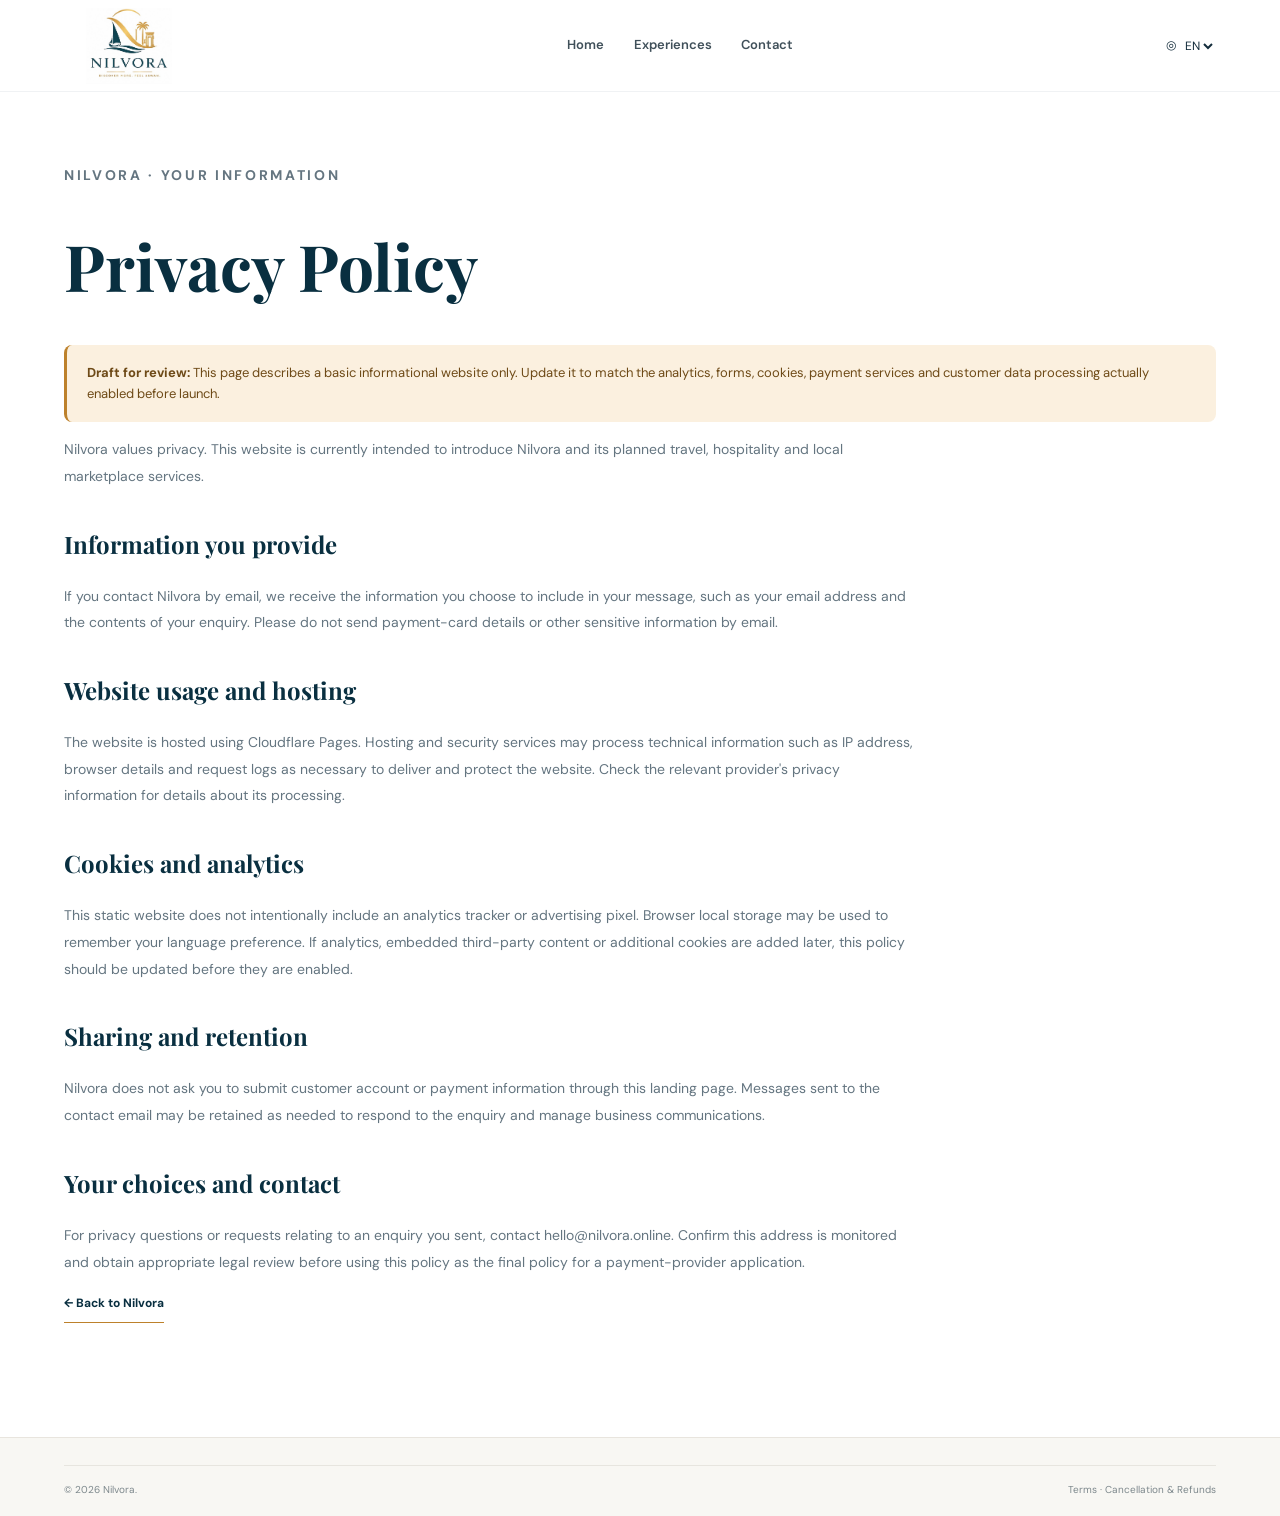
==== policies/privacy.html @ 197238bb "nilvora landingpage" ====
<!doctype html>
<html lang="en"><head><meta charset="utf-8"><meta name="viewport" content="width=device-width,initial-scale=1"><meta name="description" content="Nilvora privacy information."><title>Privacy Policy | Nilvora</title><link rel="icon" href="../assets/nilvora-logo.jpeg"><link rel="stylesheet" href="../css/styles.css"><script defer src="../js/main.js"></script></head>
<body><header class="site-header"><a class="brand" href="../index.html"><img src="../assets/nilvora-logo.jpeg" alt="Nilvora logo"></a><button class="menu-toggle" aria-expanded="false" aria-controls="primary-nav" aria-label="Open navigation"><span></span><span></span><span></span></button><nav id="primary-nav" class="primary-nav"><a href="../index.html#home">Home</a><a href="../index.html#experiences">Experiences</a><a href="../index.html#contact">Contact</a></nav><div class="header-actions"><label class="language-picker">◎ <select id="language-select" aria-label="Choose language"><option value="en">EN</option><option value="ar">AR</option></select></label></div></header>
<main class="policy-page section-wrap"><p class="eyebrow">NILVORA · YOUR INFORMATION</p><h1>Privacy Policy</h1><div class="policy-alert"><strong>Draft for review:</strong> This page describes a basic informational website only. Update it to match the analytics, forms, cookies, payment services and customer data processing actually enabled before launch.</div><p>Nilvora values privacy. This website is currently intended to introduce Nilvora and its planned travel, hospitality and local marketplace services.</p><h2>Information you provide</h2><p>If you contact Nilvora by email, we receive the information you choose to include in your message, such as your email address and the contents of your enquiry. Please do not send payment-card details or other sensitive information by email.</p><h2>Website usage and hosting</h2><p>The website is hosted using Cloudflare Pages. Hosting and security services may process technical information such as IP address, browser details and request logs as necessary to deliver and protect the website. Check the relevant provider's privacy information for details about its processing.</p><h2>Cookies and analytics</h2><p>This static website does not intentionally include an analytics tracker or advertising pixel. Browser local storage may be used to remember your language preference. If analytics, embedded third-party content or additional cookies are added later, this policy should be updated before they are enabled.</p><h2>Sharing and retention</h2><p>Nilvora does not ask you to submit customer account or payment information through this landing page. Messages sent to the contact email may be retained as needed to respond to the enquiry and manage business communications.</p><h2>Your choices and contact</h2><p>For privacy questions or requests relating to an enquiry you sent, contact <a href="mailto:hello@nilvora.online">hello@nilvora.online</a>. Confirm this address is monitored and obtain appropriate legal review before using this policy as the final policy for a payment-provider application.</p><p><a class="text-link" href="../index.html">← Back to Nilvora</a></p></main>
<footer class="site-footer"><div class="footer-bottom"><span>© <span id="year">2026</span> Nilvora.</span><span><a href="terms.html">Terms</a> · <a href="refunds.html">Cancellation & Refunds</a></span></div></footer><div class="toast" id="coming-toast" role="status" aria-live="polite"><span class="toast-mark">✦</span><div><strong>Coming soon</strong><p>The Nilvora app is being prepared. Please check back soon.</p></div><button class="toast-close" aria-label="Close message">×</button></div></body></html>
---- css/styles.css ----
@import url('https://fonts.googleapis.com/css2?family=DM+Sans:wght@400;500;600;700&family=Playfair+Display:wght@500;600;700&display=swap');
:root{--navy:#092f40;--navy2:#123e4b;--gold:#bd812b;--gold2:#d9a54e;--ink:#142d3c;--muted:#647580;--cream:#fbf8f2;--line:#e8e5de;--mint:#dfece5;--shadow:0 18px 50px rgba(11,45,57,.10);--serif:'Playfair Display',Georgia,serif;--sans:'DM Sans',Arial,sans-serif}
*{box-sizing:border-box}html{scroll-behavior:smooth;scroll-padding-top:92px}body{margin:0;color:var(--ink);background:#fff;font-family:var(--sans);line-height:1.6}body[dir=rtl]{font-family:Arial,Tahoma,sans-serif}a{color:inherit;text-decoration:none}button,input,select{font:inherit}button,a,select{ -webkit-tap-highlight-color:transparent}button{cursor:pointer}.skip-link{position:absolute;left:-999px;top:0;background:white;padding:10px;z-index:100}.skip-link:focus{left:10px}.site-header{height:92px;padding:0 clamp(22px,5vw,82px);display:flex;align-items:center;gap:32px;position:relative;z-index:20;background:rgba(255,255,255,.94);border-bottom:1px solid rgba(9,47,64,.06)}.brand{display:flex;align-items:center;width:130px;flex-shrink:0}.brand img{width:100%;height:76px;object-fit:contain;mix-blend-mode:multiply}.primary-nav{display:flex;align-items:center;justify-content:center;gap:clamp(14px,2.3vw,36px);flex:1}.primary-nav a{font-size:13px;font-weight:600;color:#40505a;position:relative;padding:10px 0;white-space:nowrap}.primary-nav a:hover,.primary-nav a.active{color:var(--gold)}.primary-nav a.active:after{content:"";height:2px;background:var(--gold);position:absolute;bottom:2px;left:0;right:0}.header-actions{display:flex;align-items:center;gap:14px}.icon-button{border:1px solid var(--line);background:#fff;width:42px;height:42px;border-radius:50%;display:grid;place-items:center}.icon-button svg{width:19px;fill:none;stroke:currentColor;stroke-width:1.7}.language-picker{display:flex;align-items:center;gap:5px;font-size:12px}.language-picker select{border:0;background:transparent;color:var(--ink);padding:8px 0;outline-offset:3px}.button{display:inline-flex;align-items:center;justify-content:center;gap:18px;border:0;border-radius:999px;padding:12px 22px;font-size:13px;font-weight:700;transition:transform .2s,background .2s;cursor:pointer}.button:hover{transform:translateY(-2px)}.button-dark{background:var(--navy);color:white}.button-dark:hover{background:#164e60}.button-large{padding:16px 25px;min-width:196px}.button-glass{background:rgba(255,255,255,.7);border:1px solid rgba(255,255,255,.9);color:var(--navy);backdrop-filter:blur(10px)}.menu-toggle{display:none}
.hero{position:relative;min-height:610px;display:flex;align-items:center;overflow:hidden;background:#d8e5e6}.hero-photo{position:absolute;inset:0;background-image:url('../assets/aswan-hero.png');background-size:cover;background-position:center 55%;transform:scale(1.01)}.hero-wash{position:absolute;inset:0;background:linear-gradient(90deg,rgba(255,252,245,.97) 0%,rgba(255,250,240,.90) 27%,rgba(255,250,240,.48) 47%,rgba(255,250,240,.02) 75%),linear-gradient(0deg,rgba(5,37,47,.13),transparent 30%)}.hero-content{position:relative;z-index:2;padding:68px clamp(24px,5.4vw,90px) 76px;max-width:700px}.eyebrow{font-size:10px;letter-spacing:.19em;font-weight:700;color:var(--gold);margin:0 0 17px}.hero h1,.section-heading h2,.story-copy h2,.download-text h2,.contact-section h2{font-family:var(--serif);font-weight:600;letter-spacing:-.045em;line-height:1.03;margin:0;color:var(--navy)}.hero h1{font-size:clamp(54px,6vw,88px);max-width:620px}.hero h1 em,.section-heading h2 em,.story-copy h2 em,.download-text h2 em,.contact-section h2 em{color:var(--gold);font-style:normal}.hero-copy{font-size:16px;line-height:1.8;max-width:430px;color:#334b56;margin:24px 0 28px}.hero-buttons{display:flex;gap:12px;flex-wrap:wrap}.hero-note{display:flex;align-items:center;gap:9px;margin-top:29px;font-size:11px;color:#53666b}.note-dot{height:7px;width:7px;background:#b88737;border-radius:50%;box-shadow:0 0 0 5px rgba(184,135,55,.12)}.hero-floating-card{position:absolute;right:clamp(28px,6vw,100px);bottom:48px;z-index:2;background:rgba(255,255,255,.90);backdrop-filter:blur(14px);border:1px solid rgba(255,255,255,.85);border-radius:16px;padding:18px 22px;min-width:235px;box-shadow:var(--shadow)}.floating-card-top{display:flex;align-items:center;gap:9px;font-size:10px;color:#52636b}.mini-sun{font-size:20px;color:var(--gold)}.hero-floating-card strong{display:block;font-family:var(--serif);font-size:22px;margin:5px 0;color:var(--navy)}.floating-card-bottom{font-size:10px;color:var(--muted)}.scroll-cue{position:absolute;bottom:0;left:50%;height:40px;width:26px;border:1px solid rgba(255,255,255,.8);border-bottom:0;border-radius:14px 14px 0 0;display:flex;justify-content:center;padding-top:8px}.scroll-cue span{width:3px;height:9px;background:white;border-radius:5px}
.section-wrap{width:min(1360px,90%);margin-inline:auto}.intro-strip{display:grid;grid-template-columns:repeat(3,1fr);padding:30px 0;border-bottom:1px solid var(--line)}.intro-strip>div{display:flex;align-items:center;justify-content:center;gap:14px;border-right:1px solid var(--line)}.intro-strip>div:last-child{border:0}.strip-number{color:var(--gold);font-size:10px;letter-spacing:.15em}.intro-strip p{font-family:var(--serif);font-size:18px;margin:0;color:var(--navy)}
.experiences-section{padding-top:92px;padding-bottom:92px}.section-heading{display:flex;align-items:flex-end;justify-content:space-between;gap:45px;margin-bottom:34px}.section-heading h2,.story-copy h2,.contact-section h2{font-size:clamp(36px,4.2vw,58px)}.section-description{max-width:390px;color:var(--muted);font-size:13px;line-height:1.9;margin:0 0 3px}.experience-grid{display:grid;grid-template-columns:repeat(5,minmax(0,1fr));gap:16px}.experience-card{border:1px solid #ecebe6;border-radius:13px;overflow:hidden;background:white;transition:transform .25s,box-shadow .25s}.experience-card:hover{transform:translateY(-5px);box-shadow:var(--shadow)}.card-image{height:170px;position:relative;overflow:hidden;background:#e5e5df}.card-image img{width:100%;height:100%;object-fit:cover;transition:transform .45s}.experience-card:hover .card-image img{transform:scale(1.05)}.card-index{position:absolute;bottom:10px;left:12px;background:rgba(8,39,52,.75);color:white;border-radius:30px;padding:5px 9px;font-size:9px;letter-spacing:.06em}.card-copy{display:flex;align-items:center;justify-content:space-between;gap:8px;padding:16px 14px 18px}.card-copy h3{font-family:var(--serif);font-size:17px;line-height:1.2;margin:0 0 7px;color:var(--navy)}.card-copy p{font-size:10px;color:var(--muted);line-height:1.6;margin:0}.card-arrow{flex-shrink:0;width:32px;height:32px;border-radius:50%;display:grid;place-items:center;color:var(--gold);border:1px solid #eee2d1}.availability-note{font-size:11px;color:#8b9497;text-align:center;margin:24px 0 0}
.story-section{display:grid;grid-template-columns:1fr 1fr;min-height:440px;background:var(--cream)}.story-image{min-height:420px;overflow:hidden}.story-image img{width:100%;height:100%;min-height:420px;object-fit:cover}.story-copy{padding:clamp(38px,6vw,85px);align-self:center;max-width:680px}.story-copy>p:not(.eyebrow){font-size:14px;line-height:1.9;color:var(--muted);margin:24px 0}.text-link{display:inline-flex;align-items:center;gap:18px;font-size:12px;font-weight:700;color:var(--navy);padding-bottom:7px;border-bottom:1px solid var(--gold)}
.why-section{padding-top:95px;padding-bottom:92px}.centered{display:block;text-align:center;margin-bottom:45px}.centered .eyebrow{margin-bottom:13px}.centered h2{font-size:clamp(38px,4vw,55px)}.centered .section-description{margin:18px auto 0;max-width:500px}.benefit-grid{display:grid;grid-template-columns:repeat(4,1fr);gap:0}.benefit{text-align:center;padding:10px 28px 15px;border-right:1px solid var(--line)}.benefit:last-child{border:0}.benefit-icon{width:62px;height:62px;margin:0 auto 18px;border-radius:50%;display:grid;place-items:center;font-size:30px;color:var(--navy)}.mint{background:#e1ede6}.sand{background:#f9eddc;color:#a96c16}.blue{background:#e2edf1}.benefit h3{font-size:13px;margin:0 0 9px;color:var(--navy)}.benefit p{font-size:11px;color:var(--muted);line-height:1.8;margin:0 auto;max-width:210px}
.download-section{width:min(1360px,90%);margin:0 auto 95px;display:grid;grid-template-columns:1fr 1fr;min-height:360px;border-radius:24px;overflow:hidden;background:linear-gradient(125deg,#f8f0e4,#e5f0f2);position:relative}.download-text{padding:clamp(32px,5vw,68px);position:relative;z-index:2}.download-text h2{font-size:clamp(36px,4vw,54px)}.download-text>p:not(.eyebrow){max-width:400px;font-size:13px;color:var(--muted);line-height:1.8;margin:19px 0 23px}.store-buttons{display:flex;gap:10px;flex-wrap:wrap}.store-badge{display:flex;align-items:center;gap:9px;background:#081016;color:white;border:0;border-radius:9px;padding:9px 13px;min-width:145px;text-align:left}.store-symbol{font-size:24px}.play-symbol{font-size:24px;color:#75d0a0}.store-badge small{display:block;font-size:8px;line-height:1.2}.store-badge strong{display:block;font-size:14px;line-height:1.25}.coming-note{display:flex;align-items:center;gap:12px;padding:12px 14px;margin-top:18px;max-width:365px;background:rgba(255,255,255,.8);border:1px solid rgba(255,255,255,.9);border-radius:12px}.clock-icon{font-size:25px;color:var(--gold)}.coming-note strong{font-size:11px}.coming-note p{font-size:10px;color:var(--muted);margin:2px 0 0}.download-art{position:relative;overflow:hidden;min-height:360px;background:linear-gradient(180deg,rgba(232,242,242,.15),rgba(12,63,79,.1))}.download-logo{position:absolute;z-index:2;width:86px;height:86px;object-fit:contain;right:12%;top:14%;border-radius:50%;mix-blend-mode:multiply}.art-sun{position:absolute;width:78px;height:78px;border-radius:50%;background:#e6b252;right:27%;top:22%}.art-horizon{position:absolute;left:-10%;right:-10%;bottom:0;height:55%;background:linear-gradient(160deg,#d8c09a,#7c9b9c 50%,#1d6270);clip-path:polygon(0 32%,15% 10%,28% 40%,40% 20%,56% 44%,69% 18%,83% 32%,100% 7%,100% 100%,0 100%)}.art-wave{position:absolute;left:-5%;right:-5%;bottom:-12%;height:36%;background:#3c8c9b;border-radius:50% 50% 0 0;transform:rotate(-3deg)}.art-palm{position:absolute;right:8%;bottom:35%;font-size:90px;color:#315d4e;transform:rotate(-22deg);opacity:.75}.art-phone{position:absolute;z-index:3;right:18%;bottom:-45px;width:180px;height:300px;border:7px solid #172b32;border-radius:30px;background:#fff;box-shadow:0 20px 35px #173d4733;display:flex;align-items:center;flex-direction:column;padding:45px 13px 20px;transform:rotate(8deg);color:var(--navy)}.art-phone:before{content:"";position:absolute;top:9px;width:55px;height:13px;border-radius:10px;background:#13232b}.art-phone img{width:90px;height:90px;object-fit:contain}.art-phone span{font-size:10px;font-weight:700;letter-spacing:.15em}.art-phone small{margin-top:25px;font-size:10px}.art-phone b{font-family:var(--serif);font-size:19px;color:var(--gold)}
.contact-section{padding:0 0 90px;display:grid;grid-template-columns:1fr 1fr;gap:45px;align-items:center}.contact-section h2{font-size:clamp(34px,3.8vw,48px)}.contact-card{padding:27px 30px;border:1px solid var(--line);border-radius:18px;background:#fff}.contact-card p{font-size:13px;color:var(--muted);line-height:1.8;margin:0 0 18px}.contact-card small{display:block;margin-top:12px;color:#8a9396;font-size:10px}.site-footer{background:#f8f7f3;padding:27px clamp(22px,5vw,80px) 18px;border-top:1px solid var(--line)}.footer-top{display:flex;align-items:center;gap:25px;flex-wrap:wrap;padding-bottom:23px}.footer-brand{display:flex;align-items:center;gap:8px}.footer-brand img{width:44px;height:44px;object-fit:contain;mix-blend-mode:multiply}.footer-brand span{font-family:var(--serif);font-size:16px;letter-spacing:.12em;color:var(--navy)}.footer-top>p{font-size:11px;color:var(--muted);margin:0 auto 0 0}.footer-top nav{display:flex;gap:20px;flex-wrap:wrap}.footer-top nav a{font-size:10px;color:#596a71}.footer-top nav a:hover{color:var(--gold)}.footer-bottom{border-top:1px solid #e7e5df;padding-top:16px;display:flex;justify-content:space-between;font-size:10px;color:#7d888c}.footer-location{letter-spacing:.15em}
.toast{position:fixed;z-index:100;right:24px;bottom:24px;display:flex;align-items:flex-start;gap:12px;width:min(360px,calc(100vw - 32px));padding:17px 18px;background:#fff;border:1px solid #e6e3dc;border-radius:16px;box-shadow:0 15px 60px #0c29372b;opacity:0;transform:translateY(18px);pointer-events:none;transition:opacity .25s,transform .25s}.toast.show{opacity:1;transform:translateY(0);pointer-events:auto}.toast-mark{color:var(--gold);font-size:24px}.toast strong{font-size:13px;color:var(--navy)}.toast p{font-size:11px;line-height:1.6;color:var(--muted);margin:4px 0 0}.toast-close,.search-close{margin-left:auto;border:0;background:transparent;font-size:23px;color:#738087;line-height:1}.search-panel{position:fixed;z-index:80;top:105px;right:5%;width:min(430px,90vw);padding:25px;background:white;border:1px solid var(--line);border-radius:17px;box-shadow:var(--shadow)}.search-panel label{display:block;font-size:13px;font-weight:700;margin-bottom:12px}.search-panel input{width:100%;padding:12px;border:1px solid var(--line);border-radius:9px;margin-bottom:12px;outline-color:var(--gold)}.search-panel .search-close{position:absolute;right:15px;top:15px}.search-feedback{font-size:11px;color:var(--muted);margin-bottom:0}
.policy-page{min-height:65vh;padding:70px 0 100px}.policy-page h1{font-family:var(--serif);font-size:clamp(40px,5vw,64px);color:var(--navy);line-height:1.1}.policy-page h2{font-family:var(--serif);margin-top:35px;color:var(--navy)}.policy-page p,.policy-page li{color:var(--muted);font-size:14px;line-height:1.9;max-width:850px}.policy-alert{padding:18px 20px;background:#fbf0df;border-left:3px solid var(--gold);border-radius:8px;color:#6e4a17;font-size:13px}
[dir=rtl] .site-header{direction:rtl}[dir=rtl] .hero-wash{background:linear-gradient(270deg,rgba(255,252,245,.97) 0%,rgba(255,250,240,.90) 27%,rgba(255,250,240,.48) 47%,rgba(255,250,240,.02) 75%),linear-gradient(0deg,rgba(5,37,47,.13),transparent 30%)}[dir=rtl] .hero-content,[dir=rtl] .section-heading,[dir=rtl] .story-copy,[dir=rtl] .download-text,[dir=rtl] .contact-section{text-align:right}[dir=rtl] .hero-note{flex-direction:row-reverse}[dir=rtl] .card-index{left:auto;right:12px}[dir=rtl] .footer-top>p{margin:0 0 0 auto}[dir=rtl] .toast{right:auto;left:24px}[dir=rtl] .policy-alert{border-left:0;border-right:3px solid var(--gold)}
@media(max-width:1100px){.site-header{gap:18px}.brand{width:100px}.primary-nav{gap:14px}.primary-nav a{font-size:11px}.header-actions{gap:8px}.header-contact{padding:10px 14px}.hero{min-height:570px}.hero-floating-card{right:4%;bottom:25px}.experience-grid{grid-template-columns:repeat(3,1fr)}.card-image{height:190px}.download-section{grid-template-columns:1.1fr .9fr}.art-phone{right:13%}}
@media(max-width:760px){html{scroll-padding-top:70px}.site-header{height:72px;padding:0 18px;gap:12px}.brand{width:83px}.brand img{height:60px}.menu-toggle{display:flex;margin-left:auto;flex-direction:column;justify-content:center;gap:5px;width:40px;height:40px;border:1px solid var(--line);background:#fff;border-radius:50%;padding:10px}.menu-toggle span{height:2px;width:100%;background:var(--navy);border-radius:2px}.primary-nav{display:none;position:absolute;top:71px;left:0;right:0;background:white;padding:18px 22px 23px;box-shadow:0 18px 30px #0b2d3914;align-items:stretch;flex-direction:column;gap:2px}.primary-nav.open{display:flex}.primary-nav a{font-size:13px;padding:10px 0}.primary-nav a.active:after{width:28px;right:auto}.header-actions{gap:7px}.icon-button{width:36px;height:36px}.header-contact{display:none}.language-picker{font-size:11px}.hero{min-height:690px;align-items:flex-start}.hero-photo{background-position:58% center}.hero-wash{background:linear-gradient(180deg,rgba(255,251,244,.97) 0%,rgba(255,251,244,.88) 38%,rgba(255,251,244,.25) 67%,rgba(8,40,51,.13) 100%)}.hero-content{padding:62px 23px 245px;max-width:560px}.hero h1{font-size:clamp(48px,12vw,70px)}.hero-copy{font-size:14px;max-width:360px;margin:20px 0 22px}.hero-note{font-size:10px;max-width:300px;line-height:1.6}.hero-floating-card{left:22px;right:auto;bottom:35px;min-width:220px;padding:13px 17px}.hero-floating-card strong{font-size:19px}.scroll-cue{display:none}.intro-strip{padding:20px 0}.intro-strip>div{gap:7px;flex-direction:column;text-align:center}.intro-strip p{font-size:14px}.experiences-section{padding-top:65px;padding-bottom:60px}.section-heading{display:block;margin-bottom:25px}.section-heading h2,.story-copy h2{font-size:40px}.section-description{margin-top:18px;font-size:12px}.experience-grid{grid-template-columns:repeat(2,minmax(0,1fr));gap:12px}.experience-card:last-child{grid-column:1/-1}.card-image{height:150px}.card-copy{padding:12px 10px}.card-copy h3{font-size:15px}.card-copy p{font-size:10px}.card-arrow{width:27px;height:27px}.story-section{grid-template-columns:1fr}.story-image,.story-image img{min-height:260px;height:260px}.story-copy{padding:40px 6% 48px}.story-copy>p:not(.eyebrow){font-size:13px}.why-section{padding-top:65px;padding-bottom:60px}.centered{margin-bottom:28px}.centered h2{font-size:43px}.benefit-grid{grid-template-columns:repeat(2,1fr);row-gap:25px}.benefit{padding:5px 14px 15px}.benefit:nth-child(2){border:0}.benefit h3{font-size:12px}.benefit p{font-size:10px}.benefit-icon{width:53px;height:53px;margin-bottom:12px}.download-section{width:90%;margin-bottom:65px;grid-template-columns:1fr;border-radius:18px}.download-text{padding:32px 24px 25px}.download-text h2{font-size:43px}.download-text>p:not(.eyebrow){font-size:12px}.download-art{min-height:230px}.download-logo{top:9%;right:12%;width:65px;height:65px}.art-phone{width:125px;height:220px;right:21%;bottom:-33px;border-width:5px;border-radius:22px;padding-top:31px}.art-phone:before{top:6px;width:42px;height:10px}.art-phone img{width:62px;height:62px}.art-phone span{font-size:8px}.art-phone small{margin-top:10px;font-size:8px}.art-phone b{font-size:15px}.art-palm{font-size:70px}.contact-section{padding-bottom:60px;grid-template-columns:1fr;gap:25px}.contact-section h2{font-size:39px}.contact-card{padding:23px}.footer-top{align-items:flex-start;gap:12px}.footer-top>p{width:100%;order:2}.footer-top nav{width:100%;order:3;gap:12px 18px}.footer-top nav a{font-size:10px}.footer-bottom{gap:10px;flex-wrap:wrap;font-size:9px}.toast{right:16px;bottom:16px}[dir=rtl] .toast{right:auto;left:16px}[dir=rtl] .menu-toggle{margin-left:0;margin-right:auto}[dir=rtl] .hero-wash{background:linear-gradient(180deg,rgba(255,251,244,.97) 0%,rgba(255,251,244,.88) 38%,rgba(255,251,244,.25) 67%,rgba(8,40,51,.13) 100%)}}
@media(max-width:390px){.header-actions{gap:4px}.brand{width:72px}.language-picker select{padding-right:0}.hero-buttons .button{padding:12px 16px;font-size:12px}.experience-grid{gap:8px}.card-image{height:125px}.card-copy h3{font-size:13px}.card-copy p{font-size:9px}.card-arrow{display:none}.store-badge{min-width:132px;padding:8px 10px}.store-badge strong{font-size:12px}}
@media(prefers-reduced-motion:reduce){*,*::before,*::after{scroll-behavior:auto!important;transition:none!important}}
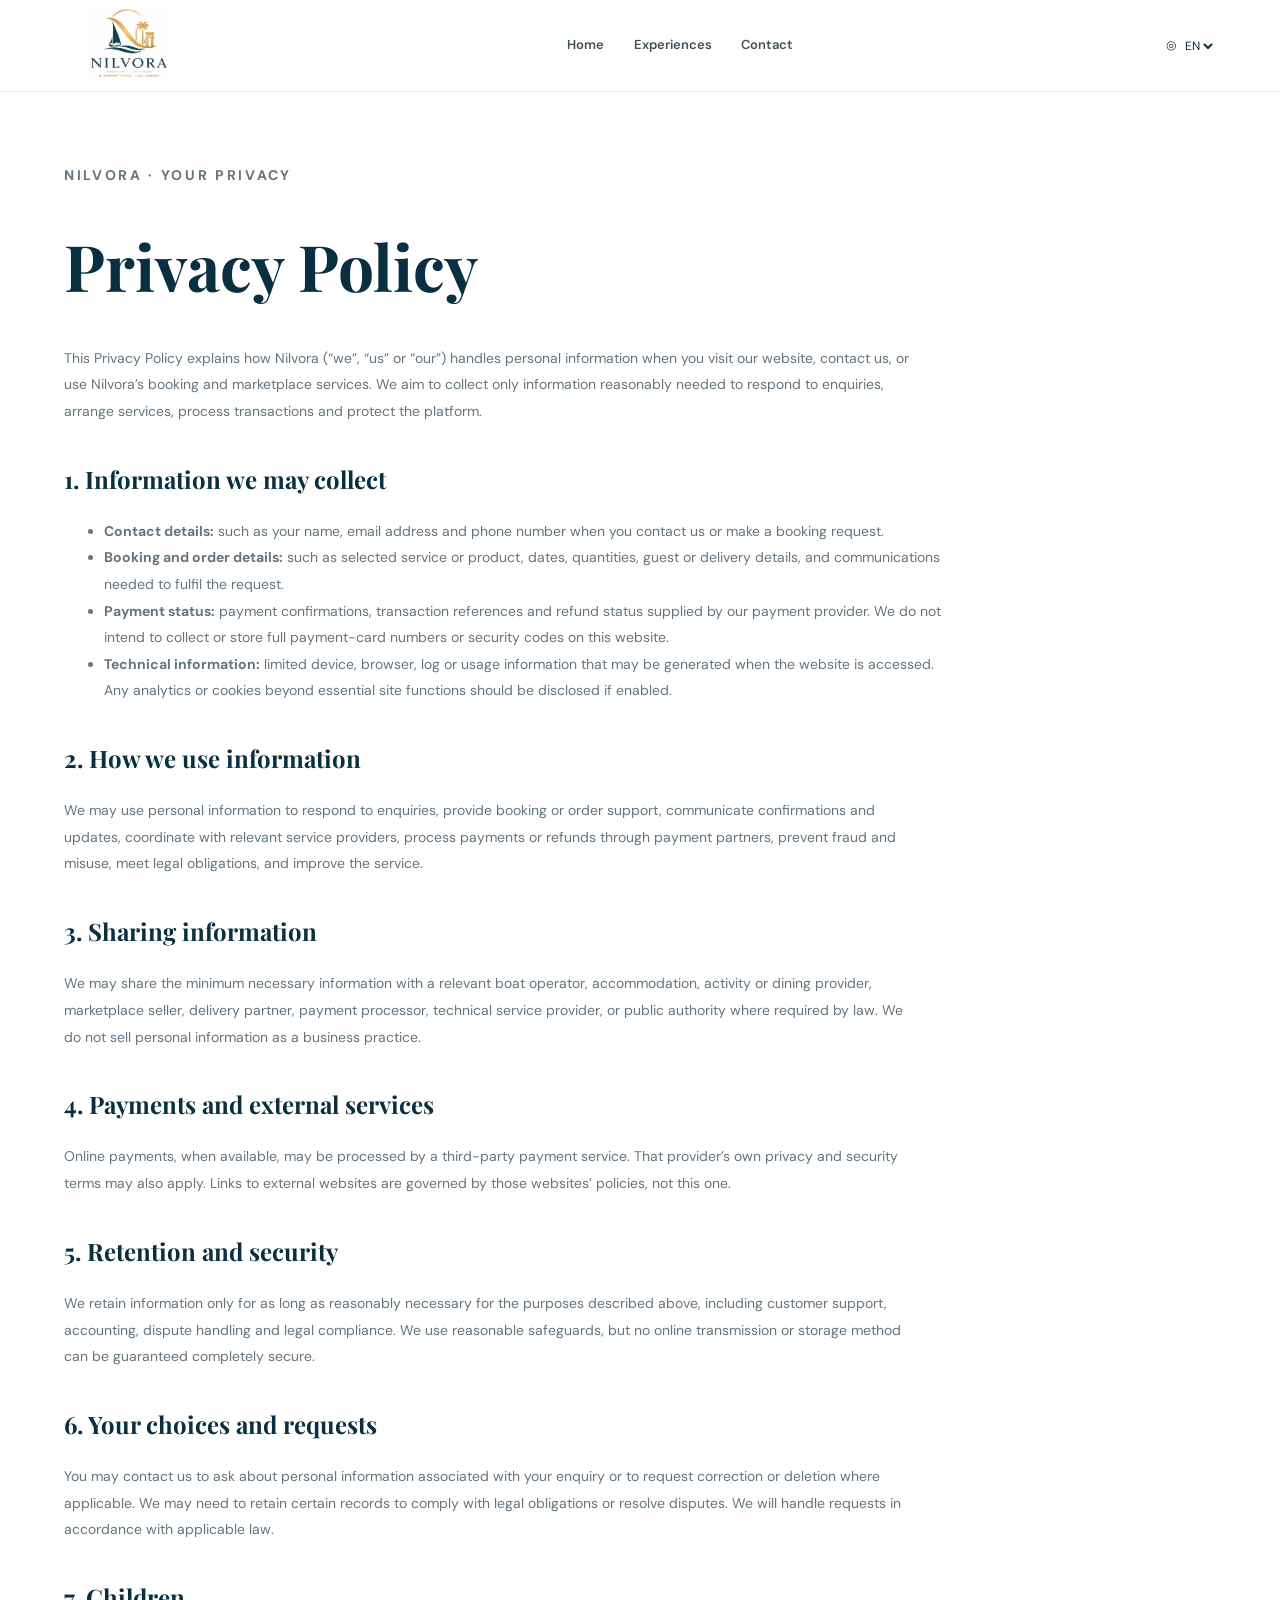
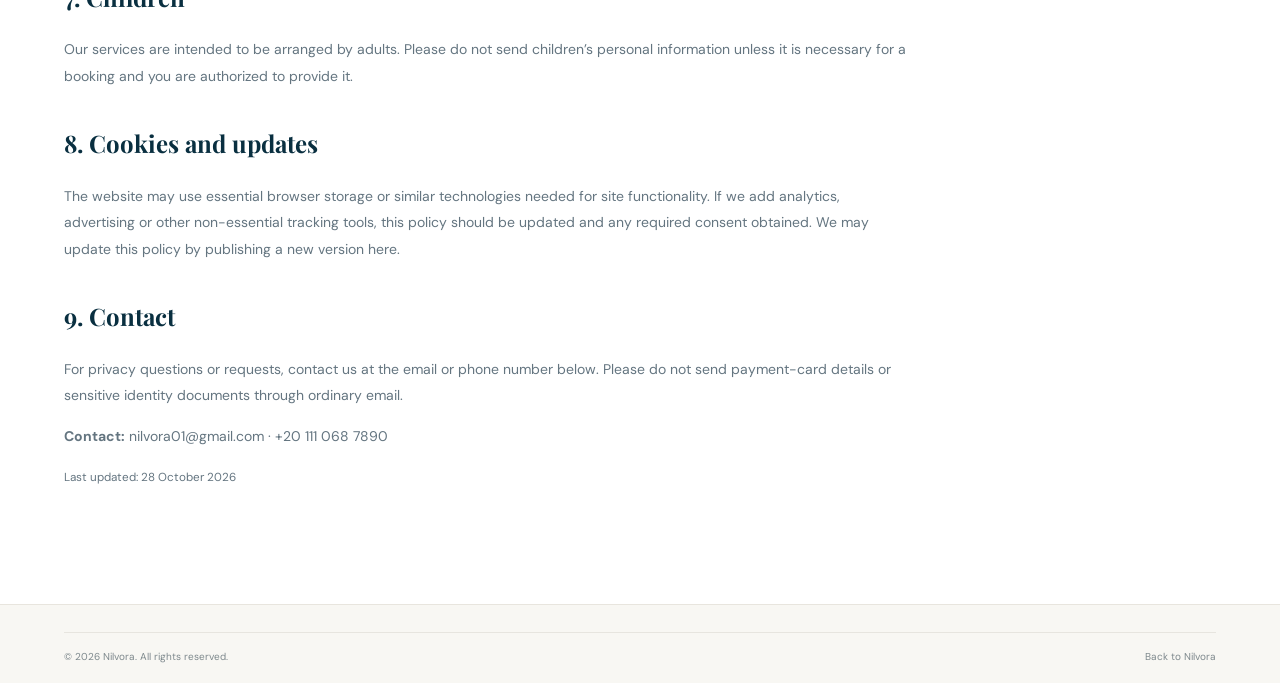
==== commit 85918f36: "website" ====
--- a/policies/privacy.html
+++ b/policies/privacy.html
@@ -1,5 +1,33 @@
 <!doctype html>
-<html lang="en"><head><meta charset="utf-8"><meta name="viewport" content="width=device-width,initial-scale=1"><meta name="description" content="Nilvora privacy information."><title>Privacy Policy | Nilvora</title><link rel="icon" href="../assets/nilvora-logo.jpeg"><link rel="stylesheet" href="../css/styles.css"><script defer src="../js/main.js"></script></head>
-<body><header class="site-header"><a class="brand" href="../index.html"><img src="../assets/nilvora-logo.jpeg" alt="Nilvora logo"></a><button class="menu-toggle" aria-expanded="false" aria-controls="primary-nav" aria-label="Open navigation"><span></span><span></span><span></span></button><nav id="primary-nav" class="primary-nav"><a href="../index.html#home">Home</a><a href="../index.html#experiences">Experiences</a><a href="../index.html#contact">Contact</a></nav><div class="header-actions"><label class="language-picker">◎ <select id="language-select" aria-label="Choose language"><option value="en">EN</option><option value="ar">AR</option></select></label></div></header>
-<main class="policy-page section-wrap"><p class="eyebrow">NILVORA · YOUR INFORMATION</p><h1>Privacy Policy</h1><div class="policy-alert"><strong>Draft for review:</strong> This page describes a basic informational website only. Update it to match the analytics, forms, cookies, payment services and customer data processing actually enabled before launch.</div><p>Nilvora values privacy. This website is currently intended to introduce Nilvora and its planned travel, hospitality and local marketplace services.</p><h2>Information you provide</h2><p>If you contact Nilvora by email, we receive the information you choose to include in your message, such as your email address and the contents of your enquiry. Please do not send payment-card details or other sensitive information by email.</p><h2>Website usage and hosting</h2><p>The website is hosted using Cloudflare Pages. Hosting and security services may process technical information such as IP address, browser details and request logs as necessary to deliver and protect the website. Check the relevant provider's privacy information for details about its processing.</p><h2>Cookies and analytics</h2><p>This static website does not intentionally include an analytics tracker or advertising pixel. Browser local storage may be used to remember your language preference. If analytics, embedded third-party content or additional cookies are added later, this policy should be updated before they are enabled.</p><h2>Sharing and retention</h2><p>Nilvora does not ask you to submit customer account or payment information through this landing page. Messages sent to the contact email may be retained as needed to respond to the enquiry and manage business communications.</p><h2>Your choices and contact</h2><p>For privacy questions or requests relating to an enquiry you sent, contact <a href="mailto:hello@nilvora.online">hello@nilvora.online</a>. Confirm this address is monitored and obtain appropriate legal review before using this policy as the final policy for a payment-provider application.</p><p><a class="text-link" href="../index.html">← Back to Nilvora</a></p></main>
-<footer class="site-footer"><div class="footer-bottom"><span>© <span id="year">2026</span> Nilvora.</span><span><a href="terms.html">Terms</a> · <a href="refunds.html">Cancellation & Refunds</a></span></div></footer><div class="toast" id="coming-toast" role="status" aria-live="polite"><span class="toast-mark">✦</span><div><strong>Coming soon</strong><p>The Nilvora app is being prepared. Please check back soon.</p></div><button class="toast-close" aria-label="Close message">×</button></div></body></html>+<html lang="en">
+<head>
+<meta charset="utf-8"><meta name="viewport" content="width=device-width,initial-scale=1">
+<meta name="description" content="How Nilvora handles personal information.">
+<title>Privacy Policy | Nilvora</title>
+<link rel="icon" href="../assets/nilvora-logo.jpeg">
+<link rel="stylesheet" href="../css/styles.css"><script defer src="../js/main.js"></script>
+</head>
+<body>
+<header class="site-header">
+<a class="brand" href="../index.html"><img src="../assets/nilvora-logo.jpeg" alt="Nilvora logo"></a>
+<button class="menu-toggle" aria-expanded="false" aria-controls="primary-nav" aria-label="Open navigation"><span></span><span></span><span></span></button>
+<nav id="primary-nav" class="primary-nav"><a href="../index.html#home">Home</a><a href="../index.html#experiences">Experiences</a><a href="../index.html#contact">Contact</a></nav>
+<div class="header-actions"><label class="language-picker">◎ <select id="language-select" aria-label="Choose language"><option value="en">EN</option><option value="ar">AR</option></select></label></div>
+</header>
+<main class="policy-page section-wrap">
+<p class="eyebrow">NILVORA · YOUR PRIVACY</p><h1>Privacy Policy</h1>
+<p>This Privacy Policy explains how Nilvora (“we”, “us” or “our”) handles personal information when you visit our website, contact us, or use Nilvora’s booking and marketplace services. We aim to collect only information reasonably needed to respond to enquiries, arrange services, process transactions and protect the platform.</p>
+<h2>1. Information we may collect</h2><ul><li><strong>Contact details:</strong> such as your name, email address and phone number when you contact us or make a booking request.</li><li><strong>Booking and order details:</strong> such as selected service or product, dates, quantities, guest or delivery details, and communications needed to fulfil the request.</li><li><strong>Payment status:</strong> payment confirmations, transaction references and refund status supplied by our payment provider. We do not intend to collect or store full payment-card numbers or security codes on this website.</li><li><strong>Technical information:</strong> limited device, browser, log or usage information that may be generated when the website is accessed. Any analytics or cookies beyond essential site functions should be disclosed if enabled.</li></ul>
+<h2>2. How we use information</h2><p>We may use personal information to respond to enquiries, provide booking or order support, communicate confirmations and updates, coordinate with relevant service providers, process payments or refunds through payment partners, prevent fraud and misuse, meet legal obligations, and improve the service.</p>
+<h2>3. Sharing information</h2><p>We may share the minimum necessary information with a relevant boat operator, accommodation, activity or dining provider, marketplace seller, delivery partner, payment processor, technical service provider, or public authority where required by law. We do not sell personal information as a business practice.</p>
+<h2>4. Payments and external services</h2><p>Online payments, when available, may be processed by a third-party payment service. That provider’s own privacy and security terms may also apply. Links to external websites are governed by those websites’ policies, not this one.</p>
+<h2>5. Retention and security</h2><p>We retain information only for as long as reasonably necessary for the purposes described above, including customer support, accounting, dispute handling and legal compliance. We use reasonable safeguards, but no online transmission or storage method can be guaranteed completely secure.</p>
+<h2>6. Your choices and requests</h2><p>You may contact us to ask about personal information associated with your enquiry or to request correction or deletion where applicable. We may need to retain certain records to comply with legal obligations or resolve disputes. We will handle requests in accordance with applicable law.</p>
+<h2>7. Children</h2><p>Our services are intended to be arranged by adults. Please do not send children’s personal information unless it is necessary for a booking and you are authorized to provide it.</p>
+<h2>8. Cookies and updates</h2><p>The website may use essential browser storage or similar technologies needed for site functionality. If we add analytics, advertising or other non-essential tracking tools, this policy should be updated and any required consent obtained. We may update this policy by publishing a new version here.</p>
+<h2>9. Contact</h2><p>For privacy questions or requests, contact us at the email or phone number below. Please do not send payment-card details or sensitive identity documents through ordinary email.</p>
+<p><strong>Contact:</strong> <a href="mailto:nilvora01@gmail.com">nilvora01@gmail.com</a> · <a href="tel:+201110687890">+20 111 068 7890</a></p>
+<p class="policy-updated"><small>Last updated: 28 October 2026</small></p>
+</main>
+<footer class="site-footer"><div class="footer-bottom"><span>© 2026 Nilvora. All rights reserved.</span><a href="../index.html">Back to Nilvora</a></div></footer>
+</body></html>
--- a/css/styles.css
+++ b/css/styles.css
@@ -15,3 +15,9 @@
 @media(max-width:760px){html{scroll-padding-top:70px}.site-header{height:72px;padding:0 18px;gap:12px}.brand{width:83px}.brand img{height:60px}.menu-toggle{display:flex;margin-left:auto;flex-direction:column;justify-content:center;gap:5px;width:40px;height:40px;border:1px solid var(--line);background:#fff;border-radius:50%;padding:10px}.menu-toggle span{height:2px;width:100%;background:var(--navy);border-radius:2px}.primary-nav{display:none;position:absolute;top:71px;left:0;right:0;background:white;padding:18px 22px 23px;box-shadow:0 18px 30px #0b2d3914;align-items:stretch;flex-direction:column;gap:2px}.primary-nav.open{display:flex}.primary-nav a{font-size:13px;padding:10px 0}.primary-nav a.active:after{width:28px;right:auto}.header-actions{gap:7px}.icon-button{width:36px;height:36px}.header-contact{display:none}.language-picker{font-size:11px}.hero{min-height:690px;align-items:flex-start}.hero-photo{background-position:58% center}.hero-wash{background:linear-gradient(180deg,rgba(255,251,244,.97) 0%,rgba(255,251,244,.88) 38%,rgba(255,251,244,.25) 67%,rgba(8,40,51,.13) 100%)}.hero-content{padding:62px 23px 245px;max-width:560px}.hero h1{font-size:clamp(48px,12vw,70px)}.hero-copy{font-size:14px;max-width:360px;margin:20px 0 22px}.hero-note{font-size:10px;max-width:300px;line-height:1.6}.hero-floating-card{left:22px;right:auto;bottom:35px;min-width:220px;padding:13px 17px}.hero-floating-card strong{font-size:19px}.scroll-cue{display:none}.intro-strip{padding:20px 0}.intro-strip>div{gap:7px;flex-direction:column;text-align:center}.intro-strip p{font-size:14px}.experiences-section{padding-top:65px;padding-bottom:60px}.section-heading{display:block;margin-bottom:25px}.section-heading h2,.story-copy h2{font-size:40px}.section-description{margin-top:18px;font-size:12px}.experience-grid{grid-template-columns:repeat(2,minmax(0,1fr));gap:12px}.experience-card:last-child{grid-column:1/-1}.card-image{height:150px}.card-copy{padding:12px 10px}.card-copy h3{font-size:15px}.card-copy p{font-size:10px}.card-arrow{width:27px;height:27px}.story-section{grid-template-columns:1fr}.story-image,.story-image img{min-height:260px;height:260px}.story-copy{padding:40px 6% 48px}.story-copy>p:not(.eyebrow){font-size:13px}.why-section{padding-top:65px;padding-bottom:60px}.centered{margin-bottom:28px}.centered h2{font-size:43px}.benefit-grid{grid-template-columns:repeat(2,1fr);row-gap:25px}.benefit{padding:5px 14px 15px}.benefit:nth-child(2){border:0}.benefit h3{font-size:12px}.benefit p{font-size:10px}.benefit-icon{width:53px;height:53px;margin-bottom:12px}.download-section{width:90%;margin-bottom:65px;grid-template-columns:1fr;border-radius:18px}.download-text{padding:32px 24px 25px}.download-text h2{font-size:43px}.download-text>p:not(.eyebrow){font-size:12px}.download-art{min-height:230px}.download-logo{top:9%;right:12%;width:65px;height:65px}.art-phone{width:125px;height:220px;right:21%;bottom:-33px;border-width:5px;border-radius:22px;padding-top:31px}.art-phone:before{top:6px;width:42px;height:10px}.art-phone img{width:62px;height:62px}.art-phone span{font-size:8px}.art-phone small{margin-top:10px;font-size:8px}.art-phone b{font-size:15px}.art-palm{font-size:70px}.contact-section{padding-bottom:60px;grid-template-columns:1fr;gap:25px}.contact-section h2{font-size:39px}.contact-card{padding:23px}.footer-top{align-items:flex-start;gap:12px}.footer-top>p{width:100%;order:2}.footer-top nav{width:100%;order:3;gap:12px 18px}.footer-top nav a{font-size:10px}.footer-bottom{gap:10px;flex-wrap:wrap;font-size:9px}.toast{right:16px;bottom:16px}[dir=rtl] .toast{right:auto;left:16px}[dir=rtl] .menu-toggle{margin-left:0;margin-right:auto}[dir=rtl] .hero-wash{background:linear-gradient(180deg,rgba(255,251,244,.97) 0%,rgba(255,251,244,.88) 38%,rgba(255,251,244,.25) 67%,rgba(8,40,51,.13) 100%)}}
 @media(max-width:390px){.header-actions{gap:4px}.brand{width:72px}.language-picker select{padding-right:0}.hero-buttons .button{padding:12px 16px;font-size:12px}.experience-grid{gap:8px}.card-image{height:125px}.card-copy h3{font-size:13px}.card-copy p{font-size:9px}.card-arrow{display:none}.store-badge{min-width:132px;padding:8px 10px}.store-badge strong{font-size:12px}}
 @media(prefers-reduced-motion:reduce){*,*::before,*::after{scroll-behavior:auto!important;transition:none!important}}
+
+
+/* Clear, compact starting-price labels for the XPay review version */
+.price-note { margin-top: 0.45rem !important; color: var(--teal, #0d6b68) !important; font-size: 0.78rem !important; line-height: 1.45; font-weight: 600; }
+.contact-detail { margin: 0.45rem 0 0; }
+.contact-detail a { color: inherit; text-decoration: none; }
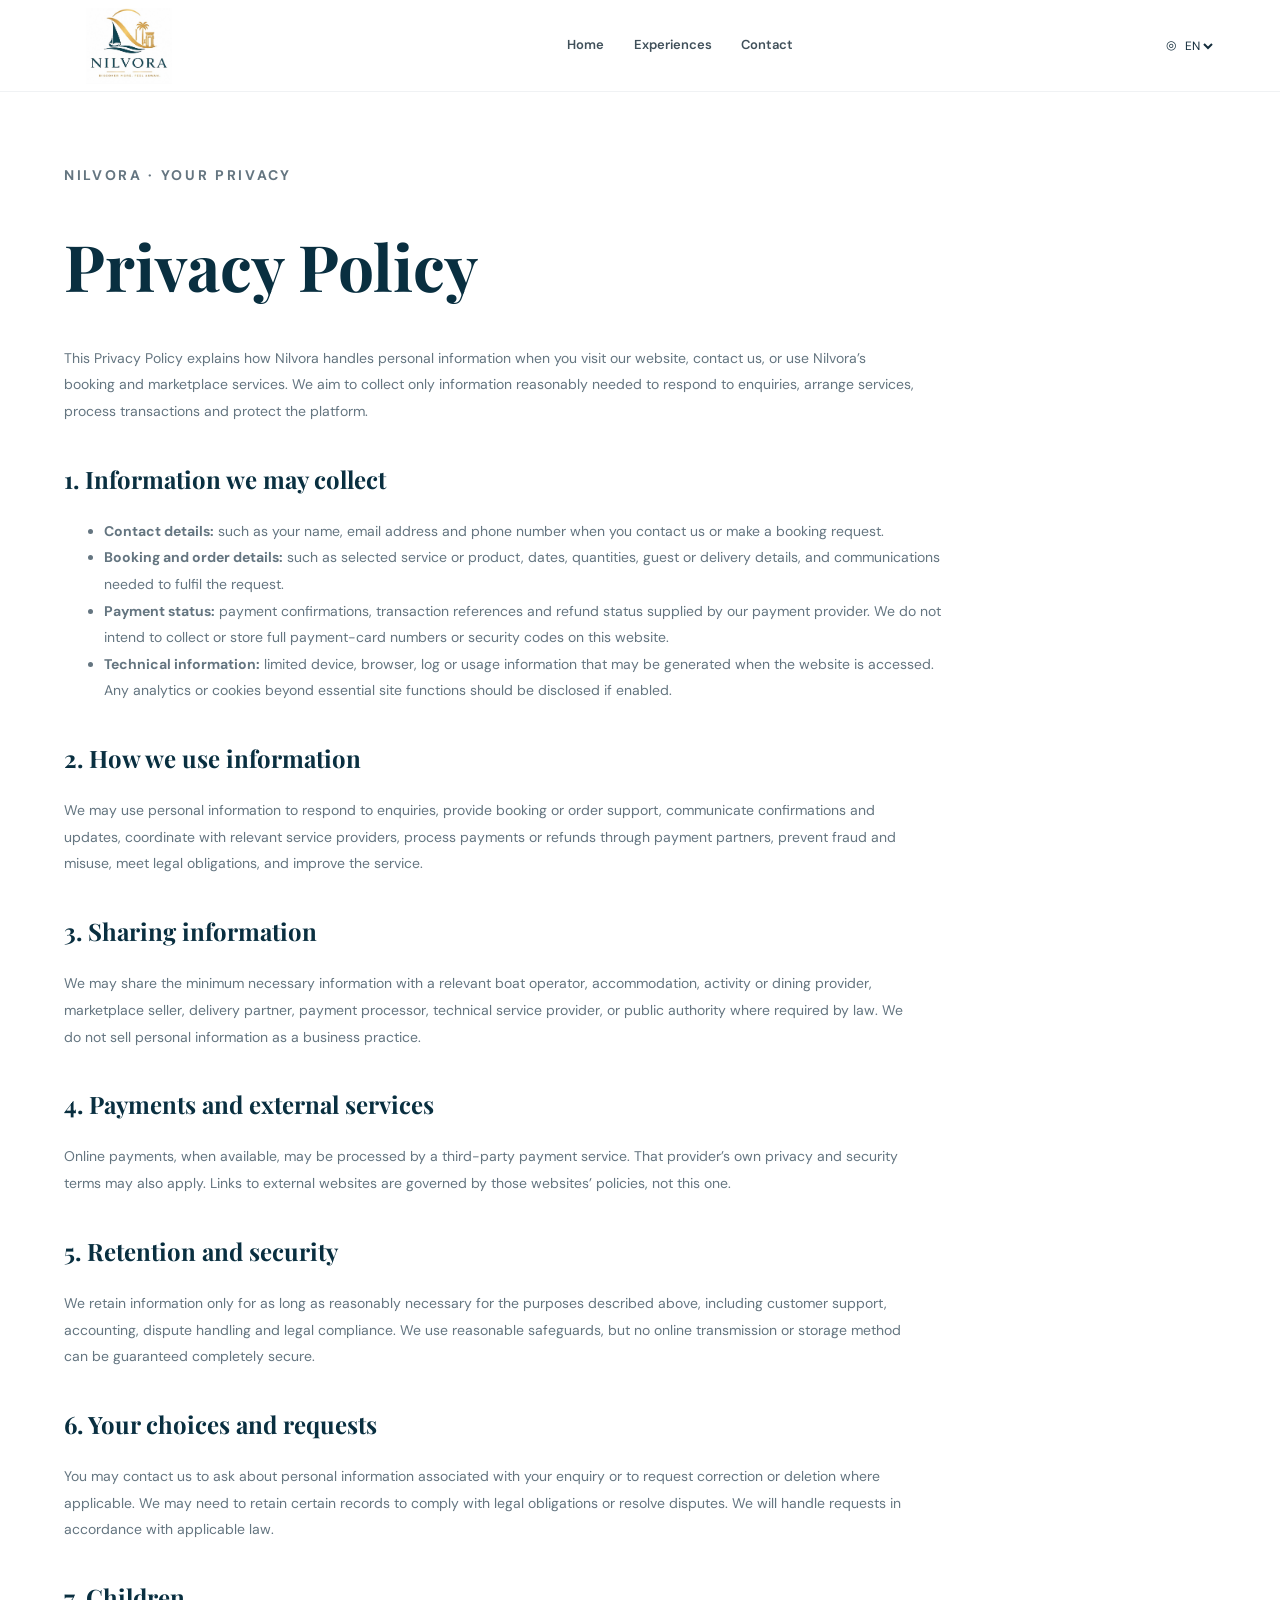
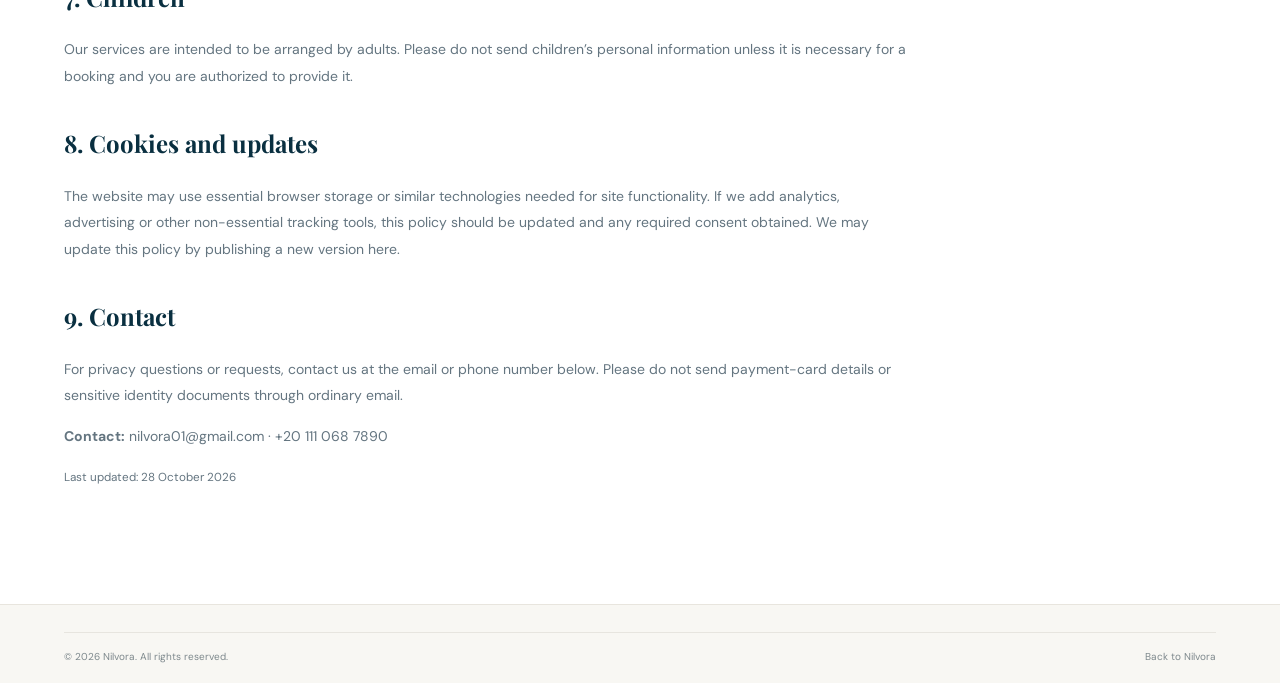
==== commit 09838363: "edit" ====
--- a/policies/privacy.html
+++ b/policies/privacy.html
@@ -16,7 +16,7 @@
 </header>
 <main class="policy-page section-wrap">
 <p class="eyebrow">NILVORA · YOUR PRIVACY</p><h1>Privacy Policy</h1>
-<p>This Privacy Policy explains how Nilvora (“we”, “us” or “our”) handles personal information when you visit our website, contact us, or use Nilvora’s booking and marketplace services. We aim to collect only information reasonably needed to respond to enquiries, arrange services, process transactions and protect the platform.</p>
+<p>This Privacy Policy explains how Nilvora handles personal information when you visit our website, contact us, or use Nilvora’s booking and marketplace services. We aim to collect only information reasonably needed to respond to enquiries, arrange services, process transactions and protect the platform.</p>
 <h2>1. Information we may collect</h2><ul><li><strong>Contact details:</strong> such as your name, email address and phone number when you contact us or make a booking request.</li><li><strong>Booking and order details:</strong> such as selected service or product, dates, quantities, guest or delivery details, and communications needed to fulfil the request.</li><li><strong>Payment status:</strong> payment confirmations, transaction references and refund status supplied by our payment provider. We do not intend to collect or store full payment-card numbers or security codes on this website.</li><li><strong>Technical information:</strong> limited device, browser, log or usage information that may be generated when the website is accessed. Any analytics or cookies beyond essential site functions should be disclosed if enabled.</li></ul>
 <h2>2. How we use information</h2><p>We may use personal information to respond to enquiries, provide booking or order support, communicate confirmations and updates, coordinate with relevant service providers, process payments or refunds through payment partners, prevent fraud and misuse, meet legal obligations, and improve the service.</p>
 <h2>3. Sharing information</h2><p>We may share the minimum necessary information with a relevant boat operator, accommodation, activity or dining provider, marketplace seller, delivery partner, payment processor, technical service provider, or public authority where required by law. We do not sell personal information as a business practice.</p>
